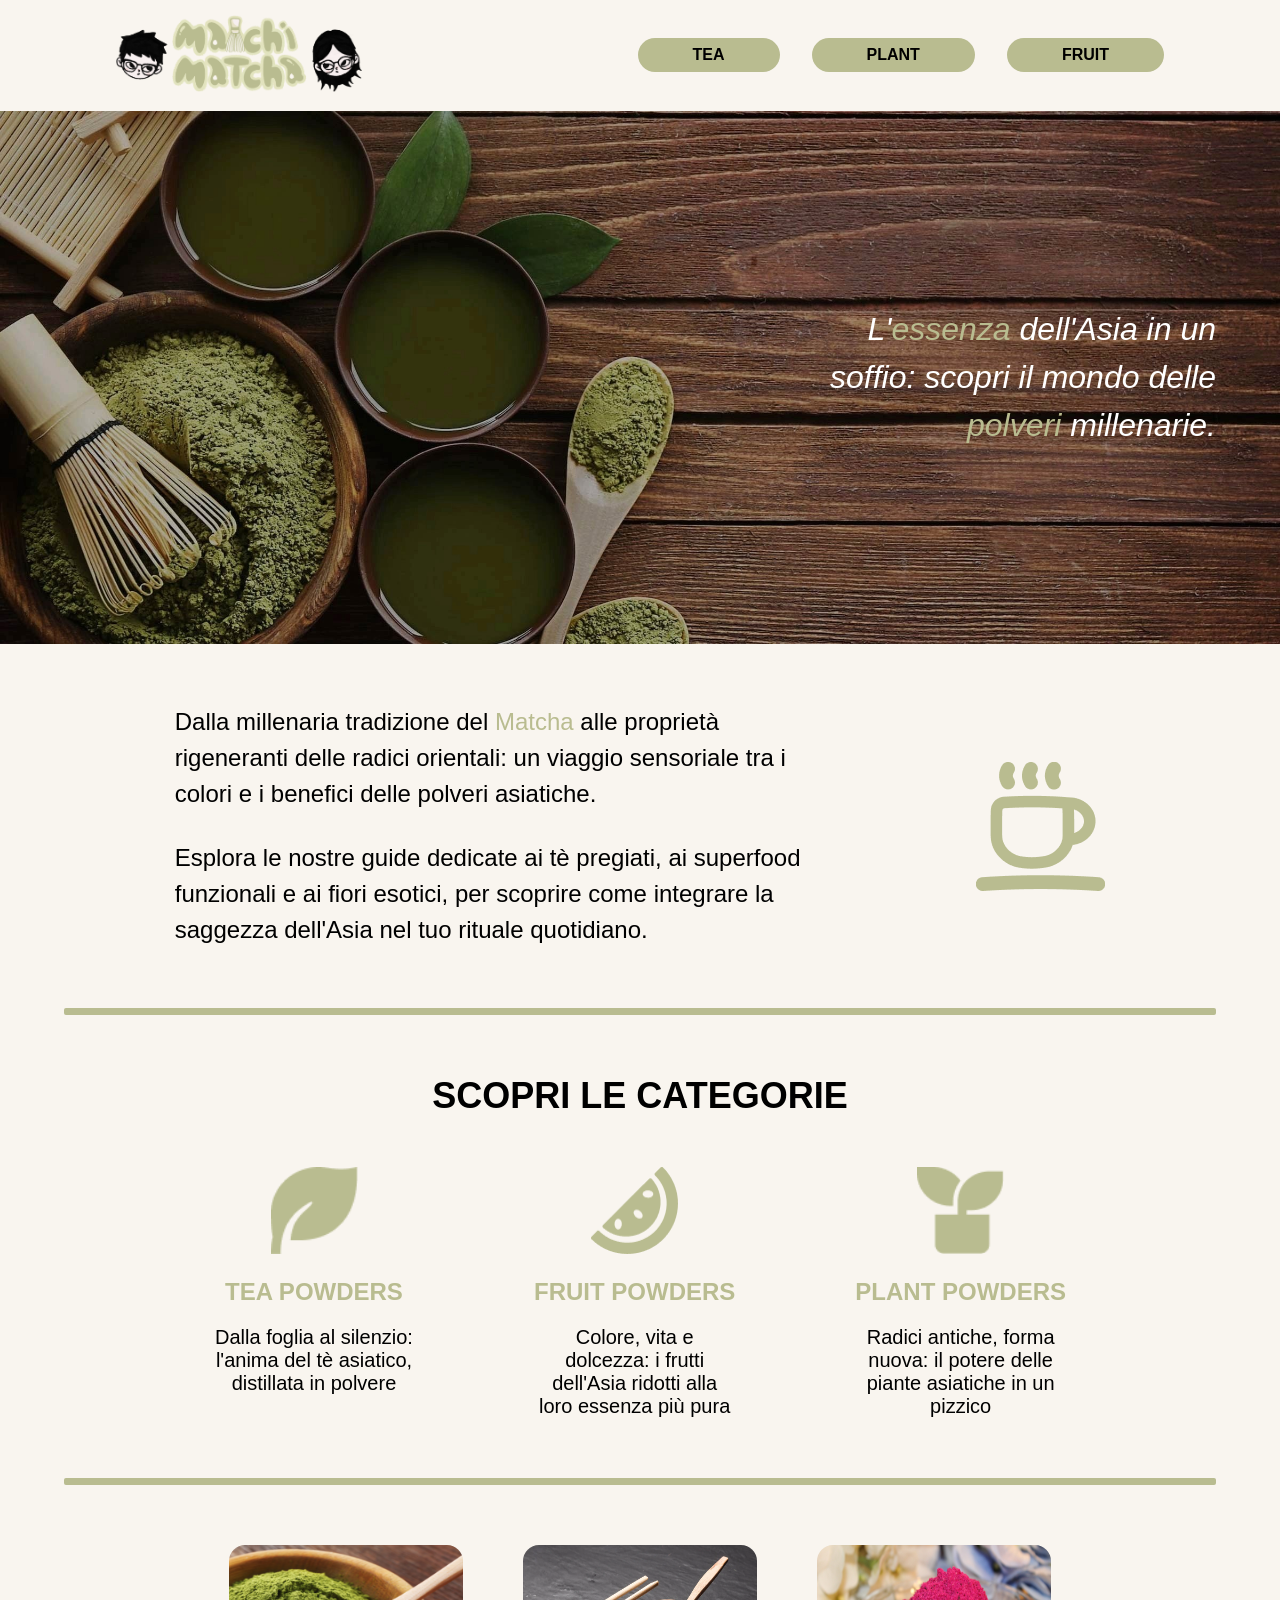
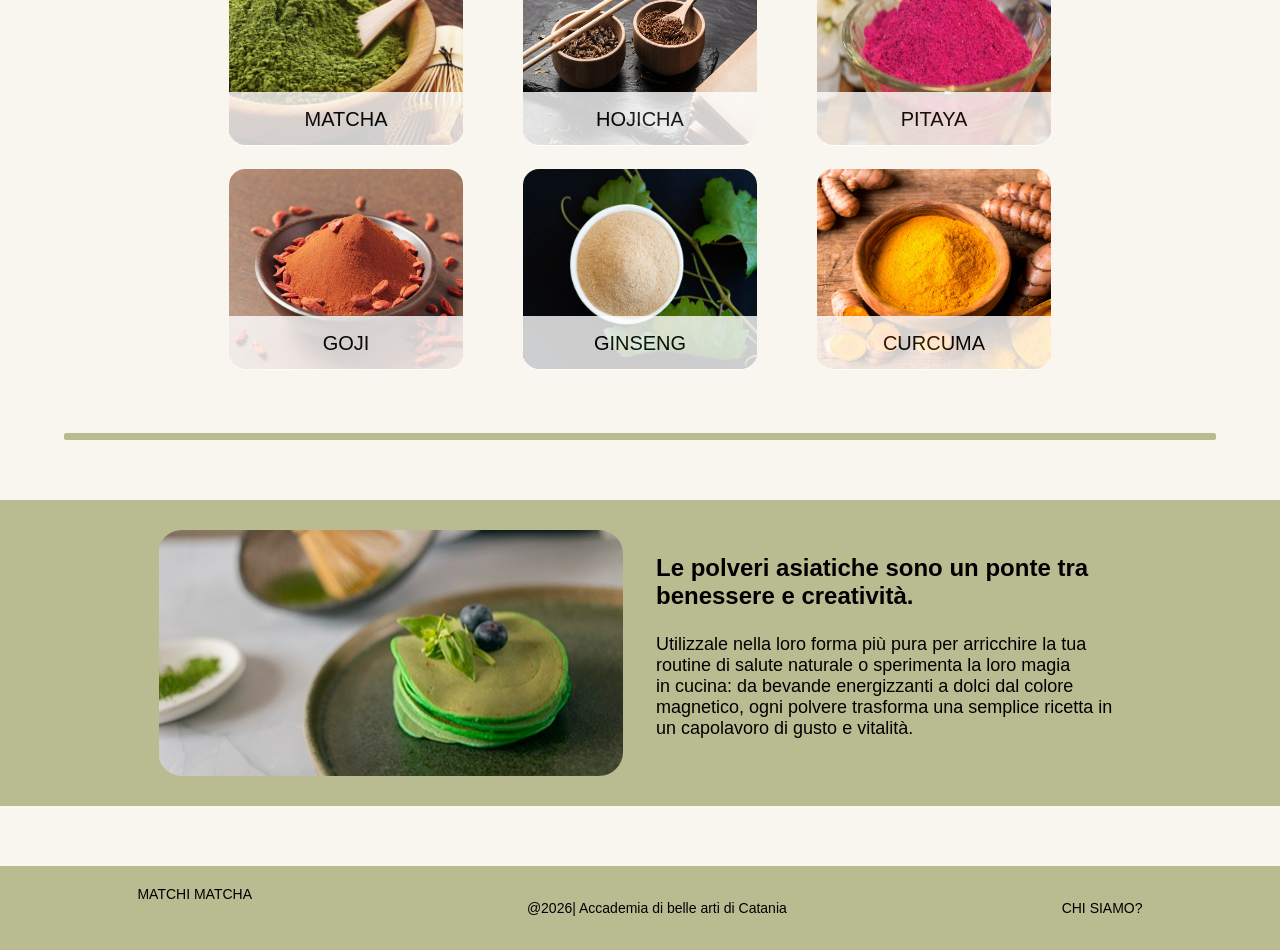
==== index.html @ 129ca9f0 "Add files via upload" ====
<!DOCTYPE html>
<html lang="it">
<head>
    <meta charset="UTF-8">
    <meta name="viewport" content="width=device-width, initial-scale=1.0">
    <title>Matchi Matcha</title>
    <link rel="stylesheet" href="css/style.css">
</head>
<body>
    <header>
    <a href="index.html"><img src="img/logo.PNG" alt=""></a>
    <div class="hamburger" onclick="this.classList.toggle('aperto'); document.getElementById('menu-mobile').classList.toggle('aperto')">
        <span></span>
        <span></span>
        <span></span>
    </div>
    <nav>
        <ul>
            <li><a href="tea.html">TEA</a></li>
            <li><a href="plant.html">PLANT</a></li>
            <li><a href="fruit.html">FRUIT</a></li>
        </ul>
    </nav>
    <nav id="menu-mobile">
        <ul>
            <li><a href="tea.html">TEA</a></li>
            <li><a href="plant.html">PLANT</a></li>
            <li><a href="fruit.html">FRUIT</a></li>
        </ul>
    </nav>
</header>
    
    <section class="hero">
        <img src="img/copertina.jpg" alt="">
        <div class="hero_text">
            <p>L'<span style="color: #b9bc90;">essenza</span> dell'Asia in un soffio: scopri il mondo delle <span style="color: #b9bc90;">polveri</span> millenarie.</p>
        </div>
    </section>

    <section class="descrizione">
        <div class="descrizione_gruppo">
            <div class="descrizione_testo">
                <p>Dalla millenaria tradizione del <span style="color: #b9bc90;">Matcha</span> alle proprietà rigeneranti delle radici orientali: un viaggio sensoriale tra i colori e i benefici delle polveri asiatiche.</p>
                <p>Esplora le nostre guide dedicate ai tè pregiati, ai superfood funzionali e ai fiori esotici, per scoprire come integrare la saggezza dell'Asia nel tuo rituale quotidiano.</p>
            </div>
            <img src="img/icona.png" alt="">
        </div>
    </section>
    
    <hr class="separatore_verde">

    <section class="categorie">
        <div class="categorie_gruppo">
            <h1>Scopri le categorie</h1>
            <div class="categorie_polveri">
                <div>
                    <a href="tea.html"><img src="img/foglia.png" alt=""></a>
                    <h2>TEA POWDERS</h2>
                    <p>Dalla foglia al silenzio: l'anima del tè asiatico, distillata in polvere</p>
                </div>
                 <div>
                    <a href="fruit.html"><img src="img/melone.png" alt=""></a>
                    <h2>FRUIT POWDERS</h2>
                    <p>Colore, vita e dolcezza: i frutti dell'Asia ridotti alla loro essenza più pura</p>
                </div>
                 <div>
                    <a href="plant.html"><img src="img/pianta.png" alt=""></a>
                    <h2>PLANT POWDERS</h2>
                    <p>Radici antiche, forma nuova: il potere delle piante asiatiche in un pizzico</p>
                </div>
            </div>
        </div>
    </section>

    <hr class="separatore_verde">

    <section class="polveri">
        <div class="polveri_griglia">
            <a href="matcha.html"><div>
                <img src="img/matcha_2.png" alt="">
                <p>MATCHA</p>
            </div></a>
            <a href="hojicha.html"><div>
                <img src="img/hojicha_2.png" alt="">
                <p>HOJICHA</p>
            </div></a>
            <a href="pitaya.html"><div>
                <img src="img/pitaya_2.png" alt="">
                <p>PITAYA</p>
            </div></a>
            <a href="goji.html"><div>
                <img src="img/goji_2.png" alt="">
                <p>GOJI</p>
            </div></a>
            <a href="ginseng.html"><div>
                <img src="img/ginseng_2.png" alt="">
                <p>GINSENG</p>
            </div></a>
            <a href="curcuma.html"><div>
                <img src="img/curcuma_2.png" alt="">
                <p>CURCUMA</p>
            </div></a>
        </div>
    </section>

    <hr class="separatore_verde">

    <section class="ricetta">
        <div class="ricetta_contenuto">
            <img src="img/ricetta.png" alt="">
            <div>
                <h3>Le polveri asiatiche sono un ponte tra benessere e creatività. </h3>
                <p>Utilizzale nella loro forma più pura per arricchire la tua routine di salute naturale o sperimenta la loro magia in cucina: da bevande energizzanti a dolci dal colore magnetico, ogni polvere trasforma una semplice ricetta in un capolavoro di gusto e vitalità.</p>
            </div>
        </div>
    </section>
    
    <footer>
        <a href="index.html">MATCHI MATCHA</a>
        <p>@2026| <a href="https://www.abacatania.it/">Accademia di belle arti di Catania</a></p>
        <p><a href="chi-siamo.html">CHI SIAMO?</a></p>
    </footer>
</body>
</html>
---- css/style.css ----
body{
    margin: 0px;
    background-color:#F9F5EF;
      font-family: 'Franklin Gothic Medium', 'Arial Narrow', Arial, sans-serif;
}

header{
    display: flex;
    align-items: center;
    justify-content: space-between;
    margin: 0px 116px;
    padding: 15px 0px;
    
}



header img {
    width: 245.88px;
    height: auto;
}

header nav ul {
    display: flex;
    list-style: none;
    gap: 32px;
    margin: 0;
    padding: 0;
    font-weight: bold;
}

header nav ul li a {
    background-color: #b9bc90;
    border-radius: 100px;
    position: relative;
    overflow: hidden;
    cursor: pointer;
    transition: background-color 0.4s ease, box-shadow 0.4s ease;
}

header nav ul li:hover a {
    background-color: #8B8E5F;
    box-shadow: 0 4.5px 4px rgba(131, 134, 81, 0.5);
    
}

header nav ul li a {
    position: relative;
    z-index: 1;
    text-decoration: none;
    color: black;
    display: block;
      padding: 8px 55px;
    transition: color 0.6s cubic-bezier(0.16, 1, 0.3, 1);
}

header nav ul li:hover a {
    color: white;
}

header nav ul li a {
    text-decoration: none;
    color: black;
}

.hero {
    position: relative;
    width: 100%;
}

.hero img {
    display: block;
    width: 100%;
}

.hero_text {
    position: absolute;
    top: 50%;
    right: 5%;
    transform: translateY(-50%);
    text-align: right;
    font-size: 32px;
    font-style: italic;
    line-height: 150%;
    color: white;
    width: 432px;
}

a {
    text-decoration: none;
    color: black;
}

.descrizione {
    margin: 60px 116px;
}

.descrizione_gruppo {
    display: flex;
    gap: 25px;
    align-items: center;
    justify-content: space-around; 
}

.descrizione_testo {
    display: flex;
    flex-direction: column;
    gap: 28px;
}

.descrizione_testo p {
    width: 659px;
    font-size: 24px;
    line-height: 150%;
    margin: 0px;
}

.descrizione_gruppo img {
    width: 129px;
    height: 129px;
}


.separatore_verde {
    border: none;
    border-top: 7px solid #B9BC90;
    margin: 20px auto;
    border-radius: 2px;
    width: 90%;
}


.categorie {
    margin: 60px 116px;
}

.categorie_gruppo {
    display: flex;
    flex-direction: column;
    align-items: center;
    gap: 50px;
}

.categorie_gruppo h1 {
text-transform: uppercase;
font-size: 36px;
margin: 0px;
}

.categorie_polveri {
    display: flex;
    align-items: flex-start;
    gap: 120px;
}

.categorie_polveri div {
    display: flex;
    flex-direction: column;
    align-items: center;
}

.categorie_polveri div img {
    width: 87px;
    height: 87px;
    transition: transform 0.4s cubic-bezier(0.16, 1, 0.3, 1);
}

.categorie_polveri div img:hover {
    transform: translateY(-6px);
}

.categorie_polveri div h2 {
    color: #B9BC90;
}

.categorie_polveri div p {
    font-size: 20px;
    width: 200px;
    text-align: center;
    margin: 0px;
}


.polveri {
    margin: 60px 116px;
}

.polveri_griglia {
    display: grid;
    grid-template-columns: repeat(3, 234px);
    column-gap: 60px;
    row-gap: 20px;
    justify-content: center
}

.polveri_griglia div {
    text-align: center;
    position: relative;
    transition: transform 0.4s cubic-bezier(0.16, 1, 0.3, 1);
}

.polveri_griglia div:hover {
    transform: translateY(-8px);
}

.polveri_griglia div img {
    width: 234px;
    height: 200px;
    border-radius: 16px;
}

.polveri_griglia div p {
   
    font-size: 20px;
    letter-spacing: -1.1%;
    line-height: 150%;
    background-color: white;
    opacity: 80%;
    width: 100%;
    padding: 12px 0px;
    border-radius: 0px 0px 16px 16px;
    position: absolute;
    bottom: 3.3px;
    left: 0px;
    margin: 0px;
    box-sizing: border-box;
}
.polveri_griglia div p:hover{
    color:#555731;
}

.polveri_griglia a {
    text-decoration: none;
    color: black;
}


.ricetta {
    margin: 60px 0px;
}

.ricetta_contenuto {
    display: flex;
    background-color: #B9BC90;
    padding: 30px 116px;
    gap: 33px;
    justify-content: center;
}

.ricetta_contenuto img {
    width: 465px;
    min-width: 465px;
    height: 246.400px;
    border-radius: 24px;
}

.ricetta_contenuto div {
    width: 466px;
}

.ricetta_contenuto div h3 {
font-size: 24px;
}

.ricetta_contenuto div p {
    font-size: 18px;
}


footer {
    display: flex;
    background-color: #B9BC90;
    justify-content: space-around;
    padding: 20px 0px;
    font-size: 14px;
}

footer a {
    text-decoration: none;
    color: black;
}


.hamburger {
    display: none;
}

#menu-mobile {
    display: none;
}


@media (max-width: 1024px) {
    header {
        margin: 0px 40px;
    }

    header img {
        width: 150px;
    }

    .descrizione {
        margin: 40px 40px;
    }

    .descrizione_testo p {
        width: 100%;
    }

    .categorie {
        margin: 40px 40px;
    }

    .categorie_polveri {
        gap: 60px;
    }

    .polveri {
        margin: 40px 40px;
    }

    .polveri_griglia {
        grid-template-columns: repeat(3, 1fr);
        column-gap: 30px;
    }

    .polveri_griglia div img {
        width: 100%;
        height: auto;
    }

    .ricetta_contenuto {
        padding: 30px 40px;
        align-items: center;
        flex-direction: column;
    }

    .ricetta_contenuto img {
        width: 45%;
    }

    .ricetta_contenuto div {
        width: 100%;
        text-align: center;
    }

    .separatore_verde {
        margin: 20px 40px;
    }
}

@media (max-width: 768px) {
    header {
    flex-direction: row;
    justify-content: space-between;
    align-items: center;
    margin: 0px 20px;
    padding: 16px 0px;
    position: relative;
}

header > nav {
    display: none;
}

.hamburger {
    display: flex;
    flex-direction: column;
    gap: 5px;
    cursor: pointer;
    z-index: 100;
}

.hamburger span {
    display: block;
    width: 26px;
    height: 3px;
    background-color: black;
    border-radius: 2px;
    transition: all 0.3s ease;
}

.hamburger.aperto span:nth-child(1) {
    transform: translateY(8px) rotate(45deg);
}

.hamburger.aperto span:nth-child(2) {
    opacity: 0;
}

.hamburger.aperto span:nth-child(3) {
    transform: translateY(-8px) rotate(-45deg);
}

#menu-mobile {
    display: none;
    position: absolute;
    top: 100%;
    right: 0;
    background-color: #F9F5EF;
    border-radius: 16px;
    padding: 12px 8px;
    box-shadow: 0 8px 32px rgba(0,0,0,0.08);
    z-index: 99;
    min-width: 140px;
}

#menu-mobile.aperto {
    display: block;
}

#menu-mobile ul {
    flex-direction: column;
    gap: 4px;
    padding: 0;
    margin: 0;
    list-style: none;
    display: flex;
}

#menu-mobile ul li {
    padding: 10px 24px;
    font-size: 14px;
    background-color: transparent;
    border-radius: 10px;
    text-align: center;
    letter-spacing: 1px;
    transition: background-color 0.2s ease;
}

#menu-mobile ul li:hover {
    background-color: #b9bc9020;
}

    header img {
        width: 180px;
    }

    .hero-text {
        font-size: 16px;
        width: 200px;
        line-height: 135%;
    }

    .descrizione {
        margin: 30px 20px;
    }

    .descrizione_gruppo {
        flex-direction: column;
        text-align: center;
    }

    .descrizione_testo p {
        width: 100%;
        font-size: 16px;
    }

    .descrizione_gruppo img {
        width: 90px;
        height: 90px;
    }

    .descrizione_testo {
    display: contents;
}

.descrizione_testo p:first-child {
    order: 1;
}

.descrizione_gruppo img {
    order: 2;
}

.descrizione_testo p:last-child {
    order: 3;
}

.descrizione_gruppo {
    display: flex;
    flex-direction: column;
    align-items: center;
    text-align: center;
}

    .separatore {
        margin: 20px 20px;
    }

    .categorie {
        margin: 30px 20px;
    }

    .categorie_gruppo h1 {
        font-size: 24px;
        text-align: center;
    }

    .categorie_polveri {
        flex-direction: column;
        align-items: center;
        gap: 30px;
    }

    .categorie_polveri div img {
        width: 65px;
        height: 65px;
    }

    .categorie_polveri div h2 {
        font-size: 14px;
    }

    .categorie_polveri div p {
        font-size: 13px;
    }

    .polveri {
        margin: 30px 20px;
    }

    .polveri_griglia {
        grid-template-columns: repeat(2, 1fr);
        column-gap: 16px;
        row-gap: 16px;
    }

    .polveri_griglia div img {
        width: 100%;
        height: auto;
        aspect-ratio: 234 / 200;
        object-fit: cover;
        border-radius: 16px;
    }

    .polveri_griglia div p {
        font-size: 13px;
    }

    .ricetta_contenuto {
        flex-direction: column;
        align-items: center;
        padding: 24px 20px;
        gap: 20px;
    }

    .ricetta_contenuto img {
        width: 100%;
        height: auto;
        max-width: 460px;
        min-width: unset;
    }

    .ricetta_contenuto div {
        width: 100%;
        text-align: center;
    }

    .ricetta_contenuto div h3 {
        font-size: 18px;
    }

    .ricetta_contenuto div p {
        font-size: 14px;
    }

    footer {
        flex-direction: column;
        align-items: center;
        gap: 6px;
        font-size: 12px;
        padding: 16px 0px;
    }
}

@media (max-width: 480px) {

    .hero_text {
        font-size: 13px;
        width: 160px;
    }

    .polveri_griglia {
        grid-template-columns: repeat(1, 1fr);
    }

    .polveri_griglia div img {
        width: 100%;
        height: auto;
        aspect-ratio: 234 / 200;
        object-fit: cover;
    }
}

/* chi siamo*/ 
.testo_introduttivo {
    margin: 60px 116px;
    display: flex;
    justify-content: center;
}

.testo_introduttivo div {
    text-align: left;
    width: 45%;
}

.testo_introduttivo div p {
    font-size: 17px;
    color: #B9BC90;
}

.schede_contatti {
    margin: 60px 116px;
    display: flex;
    flex-direction: column;
    gap: 50px;
}

.luca, .francesca {
    display: flex;
    flex-direction: row;
    justify-content: space-around;
    border-radius: 24px;
    padding: 94px;
    color: white;
    align-items: center;
}

.luca {
    background-color: #555731;
}

.francesca {
    background-color: #BABC90;
}

.luca h2, .francesca h2 {
    font-size: 35px;
    width: 174px;
}

.luca p, .francesca p {
    width: 437px;
    font-size: 18px;
}

.luca h2 {
    text-align: right;
}

.francesca p {
    text-align: right;
}

.social {
    margin: 60px 116px;
}

.social h3 {
    text-align: center;
    font-size: 36px;
    color: #b9bc90;
}

.social_griglia {
    display: flex;
    align-items: center;
    justify-content: center;
    gap: 100px;
    text-align: center;
}


.social_griglia a {
    text-decoration: none;
}

.social_griglia div:hover img,
.social_griglia div:hover .testo,
.facebook:hover img,
.facebook:hover .testo {
    background-color: #b9bc9060;
}

.instagram, .facebook {
    display: flex;
    flex-direction: column;
    align-items: center;
    gap: 16px;
}

.instagram img, .facebook img {
    background-color: #b9bc9032;
    border-radius: 12px;
    padding: 52px;
}

.facebook img {
    padding: 52px 69px;
}

.instagram .testo, .facebook .testo {
    background-color: #b9bc9032;
    border-radius: 16px;
    padding: 12px 0px;
    width: 100%;
}

.instagram .testo p, .facebook .testo p {
    font-size: 18px;
    color: #555731;
    margin: 0;
    font-weight: bold;
}


@media (min-width: 769px) and (max-width: 1200px) {

    .testo_introduttivo {
        margin: 40px 40px;
    }

    .testo_introduttivo div {
        width: 70%;
    }

    .schede_contatti {
        margin: 40px 40px;
    }

    .luca, .francesca {
        padding: 50px;
    }

    .luca p, .francesca p {
        width: 55%;
    }

    .luca h2, .francesca h2 {
        width: auto;
    }

    .social {
        margin: 40px 40px;
    }

    .social_griglia {
        gap: 50px;
    }
}

@media (max-width: 768px) {

    .testo_introduttivo {
        margin: 40px 16px;
    }

    .testo_introduttivo div {
        width: 100%;
    }

    .schede_contatti {
        margin: 40px 16px;
        gap: 24px;
    }

    .luca, .francesca {
        flex-direction: column;
        padding: 32px 24px;
        gap: 16px;
        text-align: center;
    }

    .luca h2, .francesca h2 {
        width: 100%;
        text-align: center;
    }

    .luca p, .francesca p {
        width: 100%;
        text-align: center;
    }

    .social {
        margin: 40px 16px;
    }

    .social_griglia {
    gap: 24px;
    transform: scale(0.9);
    transform-origin: center;
    }

    .instagram img, .facebook img {
    padding: 24px;
    }

    .facebook img {
    padding: 24px 38px;
    }
}
 /*tea*/
.titolo_pagina_tea div {
    background-color: #b9ae90;
    margin: 0px 116px;
    padding: 30px 0px;
    text-align: center;
    border-radius: 16px;
}

.titolo_pagina_tea div h2 {
    font-size: 30px;
    margin: 0px;
    display: flex;
    justify-content: center;
    height: 57px;
    align-items: center;
}

.sottotitolo {
    margin: 60px 116px;
    text-align: center;
}

.sottotitolo p {
    font-size: 18px;
}

.immagine {
    margin: 60px 116px;
}

.immagine img {
    width: 100%;
    border-radius: 24px;
}

.carosello {
    position: relative;
    overflow: hidden;
    border-radius: 24px;
}

.carosello input[type="radio"] {
    display: none;
}

.slide img {
    width: 100%;
    height: 500px;
    object-fit: cover;
    display: block;
}

.slides {
    display: flex;
    transition: transform 0.5s ease;
    width: 300%;
}

.slide {
    width: 33.333%;
    flex-shrink: 0;
}

#s1:checked ~ .slides { transform: translateX(0%); }
#s2:checked ~ .slides { transform: translateX(-33.333%); }
#s3:checked ~ .slides { transform: translateX(-66.666%); }

.freccia {
    position: absolute;
    top: 50%;
    transform: translateY(-50%);
    background: rgba(0,0,0,0.35);
    color: white;
    padding: 10px 16px;
    border-radius: 50%;
    cursor: pointer;
    font-size: 18px;
    display: none;
    user-select: none;
    z-index: 10;
}

.freccia.prev { left: 12px; }
.freccia.next { right: 12px; }

#s1:checked ~ .freccia.prev:nth-of-type(1),
#s2:checked ~ .freccia.prev:nth-of-type(2),
#s3:checked ~ .freccia.prev:nth-of-type(3) { display: block; }

#s1:checked ~ .freccia.next:nth-of-type(4),
#s2:checked ~ .freccia.next:nth-of-type(5),
#s3:checked ~ .freccia.next:nth-of-type(6) { display: block; }

.dots {
    position: absolute;
    bottom: 14px;
    width: 100%;
    display: flex;
    justify-content: center;
    gap: 10px;
}

.dots label {
    width: 12px;
    height: 12px;
    border-radius: 50%;
    background: rgba(255,255,255,0.5);
    cursor: pointer;
    display: block;
}

#s1:checked ~ .dots label:nth-child(1),
#s2:checked ~ .dots label:nth-child(2),
#s3:checked ~ .dots label:nth-child(3) { background: white; }

.bottoni_tea {
    margin: 60px 116px;
    display: flex;
    flex-direction: column;
    align-items: center;
    gap: 25px;
}

.bottoni_tea div {
    background-color: #b9ae90;
    border-radius: 16px;
    text-align: center;
    width: 300px;
}

.bottoni_tea div a {
    display: block;        
     padding: 20px 0px;   
    text-decoration: none;
    color: black;        
    font-weight: bold;
    transition: color 0.4s ease;
}

.bottoni_tea div:hover  {
   transition: 0.4s ease, box-shadow 0.4s ease;
   background-color: #555731;

}

.bottoni_tea div:hover a{
     color: #F9F5EF;
}

.bottoni_tea div p {
    font-size: 20px;
    margin: 0px;
}


.separatore_tea {
    border-top: 7px solid #b9ae90 !important;
    width: 90%;
} 

.descrizione_categoria_tea {
    margin: 60px 116px;
      align-items: center;
    text-align: left;
    display: flex;
    flex-direction: column;
}

.descrizione_normale_tea, .descrizione_grassetto_tea {
    font-size: 17px;
    line-height: 50%;
}

.descrizione_grassetto_tea {
    font-weight: bold;
    align-items: center;
    text-align: left;
}


@media (min-width: 769px) and (max-width: 1200px) {

    .titolo_pagina_tea div {
        margin: 0px 40px;
    }

    .sottotitolo {
        margin: 40px 40px;
    }

    .immagine {
        margin: 40px 40px;
    }

    .bottoni_tea {
        margin: 40px 40px;
    }

    .descrizione_categoria_tea {
        margin: 40px 40px;
    }
}

@media (max-width: 768px) {

    .titolo_pagina_tea div {
        margin: 0px 16px;
    }

    .sottotitolo {
        margin: 40px 16px;
    }

    .immagine {
        margin: 40px 16px;
    }

    .bottoni_tea {
        margin: 40px 16px;
    }

    .bottoni_tea div {
    padding: 10px 0px;
    width: 160px;
    max-width: 160px;
}

    .descrizione_categoria_tea {
        margin: 40px 16px;
    }

    .descrizione_normale_tea, .descrizione_grassetto_tea {
        line-height: 100%;
    }

    .slide img {
    height: 200px;
}
}

/*fruit*/
.titolo_pagina_fruit div {
    background-color: #EEA0A7;
    margin: 0px 116px;
    padding: 30px 0px;
    text-align: center;
    border-radius: 16px;
}

.titolo_pagina_fruit div h2 {
    font-size: 30px;
    margin: 0px;
    display: flex;
    justify-content: center;
    height: 57px;
    align-items: center;
}

.sottotitolo {
    margin: 60px 116px;
    text-align: center;
}

.sottotitolo p {
    font-size: 18px;
}

.immagine {
    margin: 60px 116px;
}

.immagine img {
    width: 100%;
    border-radius: 24px;
}

.carosello {
    position: relative;
    overflow: hidden;
    border-radius: 24px;
}

.carosello input[type="radio"] {
    display: none;
}

.slide img {
    width: 100%;
    height: 500px;
    object-fit: cover;
    display: block;
}

.slides {
    display: flex;
    transition: transform 0.5s ease;
    width: 300%;
}

.slide {
    width: 33.333%;
    flex-shrink: 0;
}

#s1:checked ~ .slides { transform: translateX(0%); }
#s2:checked ~ .slides { transform: translateX(-33.333%); }
#s3:checked ~ .slides { transform: translateX(-66.666%); }

.freccia {
    position: absolute;
    top: 50%;
    transform: translateY(-50%);
    background: rgba(0,0,0,0.35);
    color: white;
    padding: 10px 16px;
    border-radius: 50%;
    cursor: pointer;
    font-size: 18px;
    display: none;
    user-select: none;
    z-index: 10;
}

.freccia.prev { left: 12px; }
.freccia.next { right: 12px; }

#s1:checked ~ .freccia.prev:nth-of-type(1),
#s2:checked ~ .freccia.prev:nth-of-type(2),
#s3:checked ~ .freccia.prev:nth-of-type(3) { display: block; }

#s1:checked ~ .freccia.next:nth-of-type(4),
#s2:checked ~ .freccia.next:nth-of-type(5),
#s3:checked ~ .freccia.next:nth-of-type(6) { display: block; }

.dots {
    position: absolute;
    bottom: 14px;
    width: 100%;
    display: flex;
    justify-content: center;
    gap: 10px;
}

.dots label {
    width: 12px;
    height: 12px;
    border-radius: 50%;
    background: rgba(255,255,255,0.5);
    cursor: pointer;
    display: block;
}

#s1:checked ~ .dots label:nth-child(1),
#s2:checked ~ .dots label:nth-child(2),
#s3:checked ~ .dots label:nth-child(3) { background: white; }

.bottoni_fruit {
    margin: 60px 116px;
    display: flex;
    flex-direction: column;
    align-items: center;
    gap: 25px;
}

.bottoni_fruit div {
    background-color: #EEA0A7;
    border-radius: 16px;
    text-align: center;
    width: 300px;
}

.bottoni_fruit div a {
    display: block;        
     padding: 20px 0px;   
    text-decoration: none;
    color: black;        
    font-weight: bold;
    transition: color 0.4s ease;
}

.bottoni_fruit div:hover  {
   transition: 0.4s ease, box-shadow 0.4s ease;
   background-color: #5f3134;

}

.bottoni_fruit div:hover a{
     color: #F9F5EF;
}

.bottoni_fruit div p {
    font-size: 20px;
    margin: 0px;
}

.separatore_fruit {
    border-top: 7px solid #EEA0A7 !important;
    width: 90%;
} 

.descrizione_categoria_fruit {
   margin: 60px 116px;
      align-items: center;
    text-align: left;
    display: flex;
    flex-direction: column;
}

.descrizione_normale_fruit, .descrizione_grassetto_fruit {
    font-size: 17px;
    line-height: 50%;
}

.descrizione_grassetto_fruit {
    font-weight: bold;
}


@media (min-width: 769px) and (max-width: 1200px) {

    .titolo_pagina_fruit div {
        margin: 0px 40px;
    }

    .sottotitolo {
        margin: 40px 40px;
    }

    .immagine {
        margin: 40px 40px;
    }

    .bottoni_fruit {
        margin: 40px 40px;
    }

    .descrizione_categoria_fruit {
        margin: 40px 40px;
    }
}

@media (max-width: 768px) {

    .titolo_pagina_fruit div {
        margin: 0px 16px;
    }

    .sottotitolo {
        margin: 40px 16px;
    }

    .immagine {
        margin: 40px 16px;
    }

    .bottoni_fruit {
        margin: 40px 16px;
    }

    .bottoni_fruit div {
    padding: 10px 0px;
    width: 160px;
    max-width: 160px;
}

    .descrizione_categoria_fruit {
        margin: 40px 16px;
    }

    .descrizione_normale_fruit, .descrizione_grassetto_fruit {
        line-height: 100%;
    }

    .slide img {
    height: 200px;
}
}

/*plant*/
.titolo_pagina_plant div {
    background-color: #F0DDA0;
    margin: 0px 116px;
    padding: 30px 0px;
    text-align: center;
    border-radius: 16px;
}

.titolo_pagina_plant div h2 {
  
    font-size: 30px;
    margin: 0px;
    display: flex;
    justify-content: center;
    height: 57px;
    align-items: center;
}

.sottotitolo {
    margin: 60px 116px;
    text-align: center;
}

.sottotitolo p {
    font-size: 18px;
}

.immagine {
    margin: 60px 116px;
}

.immagine img {
    width: 100%;
    border-radius: 24px;
}

.carosello {
    position: relative;
    overflow: hidden;
    border-radius: 24px;
}

.carosello input[type="radio"] {
    display: none;
}

.slide img {
    width: 100%;
    height: 500px;
    object-fit: cover;
    display: block;
}

.slides {
    display: flex;
    transition: transform 0.5s ease;
    width: 300%;
}

.slide {
    width: 33.333%;
    flex-shrink: 0;
}

#s1:checked ~ .slides { transform: translateX(0%); }
#s2:checked ~ .slides { transform: translateX(-33.333%); }
#s3:checked ~ .slides { transform: translateX(-66.666%); }

.freccia {
    position: absolute;
    top: 50%;
    transform: translateY(-50%);
    background: rgba(0,0,0,0.35);
    color: white;
    padding: 10px 16px;
    border-radius: 50%;
    cursor: pointer;
    font-size: 18px;
    display: none;
    user-select: none;
    z-index: 10;
}

.freccia.prev { left: 12px; }
.freccia.next { right: 12px; }

#s1:checked ~ .freccia.prev:nth-of-type(1),
#s2:checked ~ .freccia.prev:nth-of-type(2),
#s3:checked ~ .freccia.prev:nth-of-type(3) { display: block; }

#s1:checked ~ .freccia.next:nth-of-type(4),
#s2:checked ~ .freccia.next:nth-of-type(5),
#s3:checked ~ .freccia.next:nth-of-type(6) { display: block; }

.dots {
    position: absolute;
    bottom: 14px;
    width: 100%;
    display: flex;
    justify-content: center;
    gap: 10px;
}

.dots label {
    width: 12px;
    height: 12px;
    border-radius: 50%;
    background: rgba(255,255,255,0.5);
    cursor: pointer;
    display: block;
}

#s1:checked ~ .dots label:nth-child(1),
#s2:checked ~ .dots label:nth-child(2),
#s3:checked ~ .dots label:nth-child(3) { background: white; }

.bottoni_plant {
    margin: 60px 116px;
    display: flex;
    flex-direction: column;
    align-items: center;
    gap: 25px;
}

.bottoni_plant div {
    background-color: #F0DDA0;
    border-radius: 16px;
    text-align: center;
    width: 300px;
}

.bottoni_plant div a {
    display: block;        
     padding: 20px 0px;   
    text-decoration: none;
    color: black;        
    font-weight: bold;
    transition: color 0.4s ease;
}

.bottoni_plant div:hover  {
   transition: 0.4s ease, box-shadow 0.4s ease;
   background-color: #a89a69;

}

.bottoni_plant div:hover a{
     color: #F9F5EF;
}

.bottoni_plant div p {
    font-size: 20px;
    margin: 0px;
}

.separatore_plant {
    border-top: 7px solid #F0DDA0 !important;
    width: 90%;
} 

.descrizione_categoria_plant {
    margin: 60px 116px;
    text-align: left;
    align-items: center;
    display: flex;
    flex-direction: column;
}

.descrizione_normale_plant, .descrizione_grassetto_plant {
    font-size: 17px;
    line-height: 50%;
}

.descrizione_grassetto_plant {
    font-weight: bold;
    text-align: left;
}

/*responsive*/ 
@media (min-width: 769px) and (max-width: 1200px) {

    .titolo_pagina_plant div {
        margin: 0px 40px;
    }

    .sottotitolo {
        margin: 40px 40px;
    }

    .immagine {
        margin: 40px 40px;
    }

    .bottoni_plant {
        margin: 40px 40px;
    }

    .descrizione_categoria_plant {
        margin: 40px 40px;
    }
}

@media (max-width: 768px) {

    .titolo_pagina_plant div {
        margin: 0px 16px;
    }

    .sottotitolo {
        margin: 40px 16px;
    }

    .immagine {
        margin: 40px 16px;
    }

    .bottoni_plant {
        margin: 40px 16px;
    }

    .bottoni_plant div {
    padding: 10px 0px;
    width: 160px;
    max-width: 160px;
}

    .descrizione_categoria_plant {
        margin: 40px 16px;
    }

    .descrizione_normale_plant, .descrizione_grassetto_plant {
        line-height: 100%;
    }

    .slide img {
    height: 200px;
}
}



/*matcha e hojicha*/
.titolo_pagina_tea div {
    background-color: #b9ae90;
    margin: 0px 116px;
    padding: 30px 0px;
    text-align: center;
    border-radius: 16px;
}

.titolo_pagina_tea div h2 {
    font-size: 30px;
    margin: 0px;
}

.titolo_pagina_tea div p {
    font-size: 17px;
    color: #761414;
    margin: 0px;
}

.sottotitolo {
    margin: 60px 116px;
    text-align: center;
}

.sottotitolo p {
    font-size: 18px;
}

.immagine_dettaglio {
    margin: 60px 116px;
}

.immagine_dettaglio img {
    width: 100%;
    height: 400px;
    object-fit: cover;
    border-radius: 24px;
}

.descrizione_polvere {
    margin: 60px 216px !important;
}

.descrizione_polvere p {
    font-size: 18px;
}

.descrizione_centrale_tea {
    margin: 60px 0px;
    display: flex;
    flex-direction: row;
    justify-content: space-between;
    align-items: center;
}

.descrizione_centrale_tea h3 {
    font-size: 28px;
    color: #B9AE90;
    margin: 0px;
    width: 20%;
}

.descrizione_centrale_tea p {
    font-size: 18px;
    margin: 0px;
    width: 50%;
}

.descrizione_centrale_tea img {
    width: 45%;
    max-width: 670px;
    height: 300px;
    object-fit: cover;
    border-radius: 24px;
}

.immagini_polveri {
    margin: 60px 216px;
    display: flex;
    flex-direction: row;
    justify-content: space-between;
    
}

.immagini_polveri img {
    border-radius: 24px;
    width: 30%;
    height: 280px;
    object-fit: cover;
}


.separatore_tea {
    border-top: 7px solid #B9AE90 !important;
}

.storia_tea {
    margin: 60px 116px;
    display: flex;
    flex-direction: row;
    justify-content: space-around;
    background-color: #B9AE90;
    border-radius: 24px;
    padding: 68px;
    align-items: center;
}

.storia_tea img {
    width: 465px;
    height: auto;
    border-radius: 16px;
}

.storia_testo {
    width: 480px;
    height: fit-content;
}

.storia_testo h3 {
    font-size: 30px;
    margin: 0px;
    color: white;
}

.storia_testo p {
    font-size: 18px;
    color: white;
    margin: 0px;
}

.benefici_tea {
    display: flex;
    flex-direction: column;
    gap: 15px;
    text-align: left;
    margin: 60px 216px !important;
    width: 69%;
}  
    
    
    

.benefici_tea h3, .benefici_tea p {
    margin: 0px;
      text-align: left;
}

.benefici_tea h3 {
    font-size: 30px;
    color: #B9AE90;
      text-align: left;
}

.benefici_tea p {
    font-size: 18px;
      text-align: left;
}

.benefici_tea ul {
    font-size: 18px;
    text-align: left;
    padding: 0;
    margin: 16px auto 0px;
    width: fit-content;
}

.benefici_tea ul li {
    margin-bottom: 8px;
}

@media (max-width: 768px) {

    .titolo_pagina_tea div {
        margin: 0px 16px;
    }

    .sottotitolo {
        margin: 40px 16px;
    }

    .immagine_dettaglio {
        margin: 40px 16px;
    }

    .descrizione_polvere {
        margin: 40px 16px !important;
    }

    .descrizione_centrale_tea {
        flex-direction: column;
        gap: 24px;
        align-items: flex-start;
    }

    .descrizione_centrale_tea h3 {
        width: 100%;
    }

    .descrizione_centrale_tea p {
        width: 100%;
    }

    .descrizione_centrale_tea img {
        width: 100%;
        max-width: 100%;
        height: 200px;
        object-fit: cover;
    }

    .immagine_dettaglio img {
        height: 200px;
    }

    .immagini_polveri {
        flex-wrap: wrap;
        margin: 40px 16px;
        gap: 12px;
        justify-content: center;
    }

    .immagini_polveri img {
        width: 45%;
        max-width: 45%;
    }

    .immagini_polveri img {
        width: 45%;
        max-width: 45%;
        height: 150px;
        object-fit: cover;
}

    .storia_tea {
        flex-direction: column;
        margin: 40px 16px;
        padding: 24px 16px;
        gap: 24px;
    }

    .storia_tea img {
        width: 100%;
        max-width: 100%;
    }

    .storia_testo {
        width: 100%;
    }

    .benefici_tea {
    margin: 60px 26px !important;
    width: 90%;
    }

    .benefici_tea ul {
        text-align: left;
        list-style-position: outside;
        padding-left: 20px;
    }
}

@media (min-width: 769px) and (max-width: 1400px) {

    .titolo_pagina_tea div {
        margin: 0px 40px;
    }

    .sottotitolo {
        margin: 40px 40px;
    }

    .immagine_dettaglio {
        margin: 40px 40px;
    }

    .descrizione_polvere {
        margin: 40px 60px;
    }

    .descrizione_centrale_tea img {
        width: 50%;
        max-width: 50%;
    }

    .descrizione_centrale_tea h3 {
        width: 180px;
    }

    .descrizione_centrale_tea p {
        width: 250px;
    }

    .immagini_polveri {
        margin: 40px 40px;
        gap: 12px;
    }

    .immagini_polveri img {
        width: 30%;
        max-width: 30%;
    }

    .storia_tea {
        margin: 40px 40px;
        padding: 40px 32px;
        gap: 24px;
    }

    .storia_tea img {
        width: 45%;
        max-width: 45%;
    }

    .storia_testo {
        width: 45%;
    }

    .benefici_tea {
        margin: 40px 40px;
    }
}


/* ginseng e curcuma*/
.titolo_pagina div {
    background-color: #F0DDA0;
    margin: 0px 116px;
    padding: 30px 0px;
    text-align: center;
    border-radius: 16px;
}

.titolo_pagina div h2 {
    font-size: 30px;
    margin: 0px;
}

.titolo_pagina div p {
    font-size: 17px;
    color: #761414;
    margin: 0px;
}



.sottotitolo {
    margin: 60px 116px;
    text-align: center;
}

.sottotitolo p {

    font-size: 18px;
}

.immagine_dettaglio {
    margin: 60px 116px;
}

.immagine_dettaglio img {
    width: 100%;
    height: 400px;
    object-fit: cover;
    border-radius: 24px;
}

.descrizione_polvere {
    margin: 60px 216px;
}

.descrizione_polvere p {
    font-size: 18px;
}

.descrizione_centrale {
    margin: 60px 0px;
    display: flex;
    flex-direction: row;
    justify-content: space-between;
    align-items: center;
}

.descrizione_centrale h3 {

    font-size: 28px;
    color: #F0DDA0;
    margin: 0px;
    width: 20%;
}

.descrizione_centrale p {
    font-size: 18px;
    margin: 0px;
    width: 50%;
}

.descrizione_centrale img {
    width: 45%;
    max-width: 670px;
    height: 300px;
    object-fit: cover;
    border-radius: 24px;
}

.immagini_polveri {
    margin: 60px 216px;
    display: flex;
    flex-direction: row;
    justify-content: space-between;
}

.immagini_polveri img {
    border-radius: 24px;
    width: 30%;
    height: 280px;
    object-fit: cover;
}


.separatore {
    border-top: 7px solid #F0DDA0 !important;
}

.storia {
    margin: 60px 116px;
    display: flex;
    flex-direction: row;
    justify-content: space-around;
    background-color: #F0DDA0;
    border-radius: 24px;
    padding: 68px;
    align-items: center;
}

.storia img {
    width: 465px;
    height: auto;
    border-radius: 16px;
}

.storia_testo {
    width: 480px;
    height: fit-content;
}

.storia_testo h3 {
    font-size: 30px;
    margin: 0px;
    color: white;
}

.storia_testo p {
    font-size: 18px;
    color: white;
    margin: 0px;
}

.benefici {
    margin: 60px 116px;
    text-align: left;
    display: flex;
    flex-direction: column;
    gap: 15px;
      margin: 60px 216px !important;
    width: 69%;
}

.benefici h3, .benefici p {
    margin: 0px;
    text-align: left !important;
}

.benefici h3 {
    font-size: 30px;
    color: #F0DDA0;
       text-align: left;
}

.benefici p {
    font-size: 18px;
       text-align: left !important;
}

.benefici ul {
    font-size: 18px;
    text-align: left;
    padding: 0;
    margin: 16px auto 0px;
    width: fit-content;
}

.benefici ul li {
    margin-bottom: 8px;
}

.benefici p{
text-align: left !important;
}

@media (max-width: 768px) {

    .titolo_pagina div {
        margin: 0px 16px;
    }

    .sottotitolo {
        margin: 40px 16px;
    }

    .immagine_dettaglio {
        margin: 40px 16px;
    }

    .descrizione_polvere {
        margin: 40px 16px;
    }

    .descrizione_centrale {
        flex-direction: column;
        gap: 24px;
        align-items: flex-start;
    }

    .descrizione_centrale h3 {
        width: 100%;
    }

    .descrizione_centrale p {
        width: 100%;
    }

    .descrizione_centrale img {
        width: 100%;
        max-width: 100%;
        height: 200px;
        object-fit: cover;
    }

    .immagine_dettaglio img {
        height: 200px;
    }

    .immagini_polveri {
        flex-wrap: wrap;
        margin: 40px 16px;
        gap: 12px;
        justify-content: center;
    }

    .immagini_polveri img {
        width: 45%;
        max-width: 45%;
    }

    .immagini_polveri img {
        width: 45%;
        max-width: 45%;
        height: 150px;
        object-fit: cover;
}

    .storia {
        flex-direction: column;
        margin: 40px 16px;
        padding: 24px 16px;
        gap: 24px;
    }

    .storia img {
        width: 100%;
        max-width: 100%;
    }

    .storia_testo {
        width: 100%;
    }

    .benefici {
        margin: 40px 16px;
         margin: 60px 26px !important;
    width: 90%;
    }

    .benefici ul {
        text-align: left;
        list-style-position: outside;
        padding-left: 20px;
    }
}

@media (min-width: 769px) and (max-width: 1400px) {

    .titolo_pagina div {
        margin: 0px 40px;
    }

    .sottotitolo {
        margin: 40px 40px;
    }

    .immagine_dettaglio {
        margin: 40px 40px;
    }

    .descrizione_polvere {
        margin: 40px 60px;
    }

    .descrizione_centrale img {
        width: 50%;
        max-width: 50%;
    }

    .descrizione_centrale h3 {
        width: 180px;
    }

    .descrizione_centrale p {
        width: 250px;
    }

    .immagini_polveri {
        margin: 40px 40px;
        gap: 12px;
    }

    .immagini_polveri img {
        width: 30%;
        max-width: 30%;
    }

    .storia {
        margin: 40px 40px;
        padding: 40px 32px;
        gap: 24px;
    }

    .storia img {
        width: 45%;
        max-width: 45%;
    }

    .storia_testo {
        width: 45%;
    }

    .benefici {
        margin: 40px 40px;
    }
}

/* pitaya e goji*/
.titolo_pagina_fruit div {
    background-color: #EEA0A7 ;
    margin: 0px 116px;
    padding: 30px 0px;
    text-align: center;
    border-radius: 16px;
}

.titolo_pagina_fruit div h2 {
    font-size: 30px;
    margin: 0px;
}

.titolo_pagina_fruit div p {
    font-size: 17px;
    color: #761414;
    margin: 0px;
}

.sottotitolo {
    margin: 60px 116px;
    text-align: center;
}

.sottotitolo p {
    font-size: 18px;
}

.immagine_dettaglio {
    margin: 60px 116px;
}

.immagine_dettaglio img {
    width: 100%;
    height: 400px;
    object-fit: cover;
    border-radius: 24px;
}

.descrizione_polvere {
    margin: 60px 216px;
}

.descrizione_polvere p {
    font-size: 18px;
}

.descrizione_centrale_fruit {
    margin: 60px 0px;
    display: flex;
    flex-direction: row;
    justify-content: space-between;
    align-items: center;
}

.descrizione_centrale_fruit h3 {
    font-size: 28px;
    color: #EEA0A7;
    margin: 0px;
    width: 20%;
}

.descrizione_centrale_fruit p {
    font-size: 18px;
    margin: 0px;
    width: 50%;
}

.descrizione_centrale_fruit img {
    width: 45%;
    max-width: 670px;
    height: 300px;
    object-fit: cover;
    border-radius: 24px;
}

.immagini_polveri {
    margin: 60px 216px;
    display: flex;
    flex-direction: row;
    justify-content: space-between;
}

.immagini_polveri img {
    border-radius: 24px;
    width: 30%;
    height: 280px;
    object-fit: cover;
}


.separatore_fruit {
    border-top: 7px solid #EEA0A7 !important;
}

.storia_fruit {
    margin: 60px 116px;
    display: flex;
    flex-direction: row;
    justify-content: space-around;
    background-color: #EEA0A7;
    border-radius: 24px;
    padding: 68px;
    align-items: center;
}

.storia_fruit img {
    width: 465px;
    height: auto;
    border-radius: 16px;
}

.storia_testo {
    width: 480px;
    height: fit-content;
}

.storia_testo h3 {
    font-size: 30px;
    margin: 0px;
    color: white;
}

.storia_testo p {
    font-size: 18px;
    color: white;
    margin: 0px;
}

.benefici_fruit {
   margin: 60px 216px !important;
    width: 69%;
    display: flex;
    flex-direction: column;
    gap: 15px;
       text-align: left;

}

.benefici_fruit h3, .benefici_fruit p {
    margin: 0px;
       text-align: left;
}

.benefici_fruit h3 {
    font-size: 30px;
    color: #EEA0A7;
       text-align: left;
}

.benefici_fruit p {
    font-size: 18px;
       text-align: left;
}

.benefici_fruit ul {
    font-size: 18px;
    padding: 0;
    margin: 16px auto 0px;
    width: fit-content;
    text-align: left;
}

.benefici_fruit ul li {
    margin-bottom: 8px;
       text-align: left;
}

@media (max-width: 768px) {

    .titolo_pagina_fruit div {
        margin: 0px 16px;
    }

    .sottotitolo {
        margin: 40px 16px;
    }

    .immagine_dettaglio {
        margin: 40px 16px;
    }

    .descrizione_polvere {
        margin: 40px 16px;
    }

    .descrizione_centrale_fruit {
        flex-direction: column;
        gap: 24px;
        align-items: flex-start;
    }

    .descrizione_centrale_fruit h3 {
        width: 100%;
    }

    .descrizione_centrale_fruit p {
        width: 100%;
    }

    .descrizione_centrale_fruit img {
        width: 100%;
        max-width: 100%;
        height: 200px;
        object-fit: cover;
    }

    .immagine_dettaglio img {
        height: 200px;
    }

    .immagini_polveri {
        flex-wrap: wrap;
        margin: 40px 16px;
        gap: 12px;
        justify-content: center;
    }

    .immagini_polveri img {
        width: 45%;
        max-width: 45%;
    }

    .immagini_polveri img {
        width: 45%;
        max-width: 45%;
        height: 150px;
        object-fit: cover;
}

    .storia_fruit {
        flex-direction: column;
        margin: 40px 16px;
        padding: 24px 16px;
        gap: 24px;
    }

    .storia_fruit img {
        width: 100%;
        max-width: 100%;
    }

    .storia_testo {
        width: 100%;
    }

    .benefici_fruit {
     margin: 60px 26px !important;
    width: 90%;
    }

    .benefici_fruit ul {
        text-align: left;
        list-style-position: outside;
        padding-left: 20px;

    }
}

@media (min-width: 769px) and (max-width: 1400px) {

    .titolo_pagina_fruit div {
        margin: 0px 40px;
    }

    .sottotitolo {
        margin: 40px 40px;
    }

    .immagine_dettaglio {
        margin: 40px 40px;
    }

    .descrizione_polvere {
        margin: 40px 60px;
    }

    .descrizione_centrale_fruit img {
        width: 50%;
        max-width: 50%;
    }

    .descrizione_centrale h3 {
        width: 180px;
    }

    .descrizione_centrale_fruit p {
        width: 250px;
    }

    .immagini_polveri {
        margin: 40px 40px;
        gap: 12px;
    }

    .immagini_polveri img {
        width: 30%;
        max-width: 30%;
    }

    .storia_fruit {
        margin: 40px 40px;
        padding: 40px 32px;
        gap: 24px;
    }

    .storia_fruit img {
        width: 45%;
        max-width: 45%;
    }

    .storia_testo {
        width: 45%;
    }

    .benefici_fruit {
        margin: 40px 40px !;
    }
}
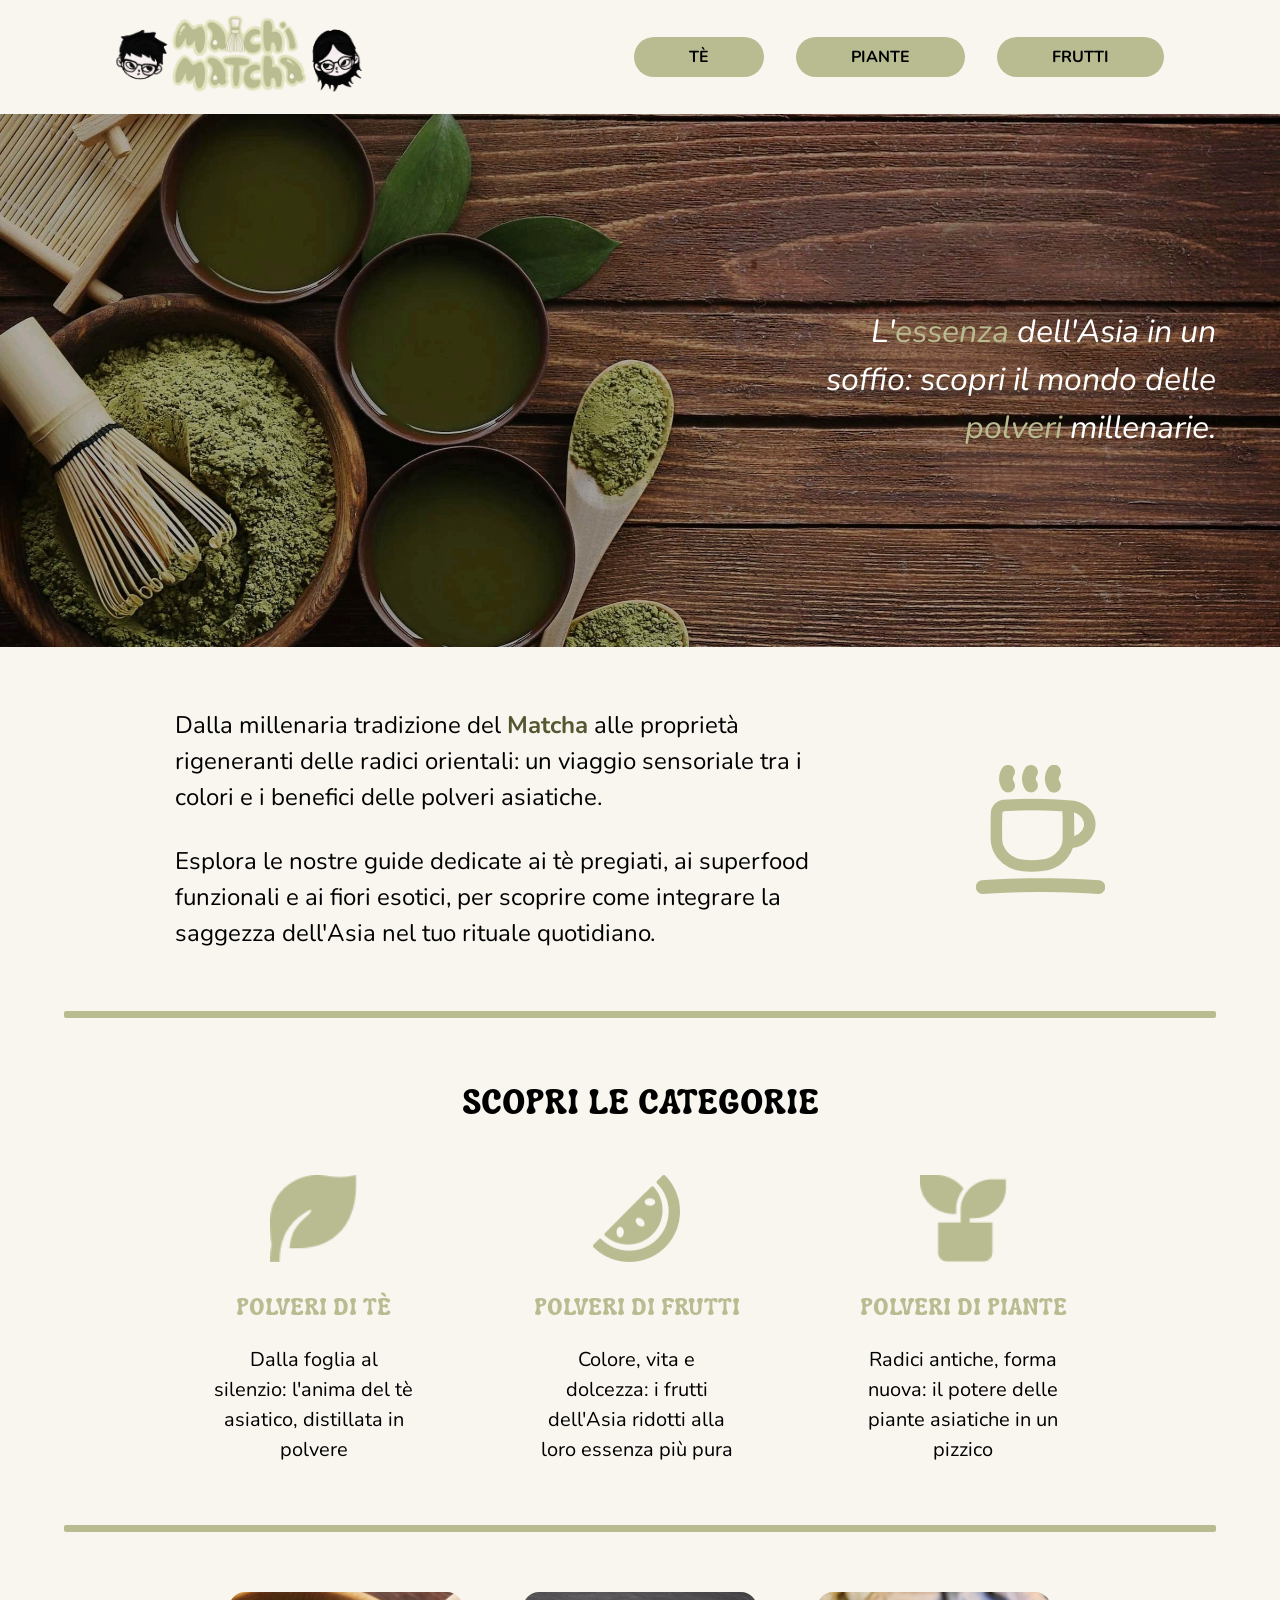
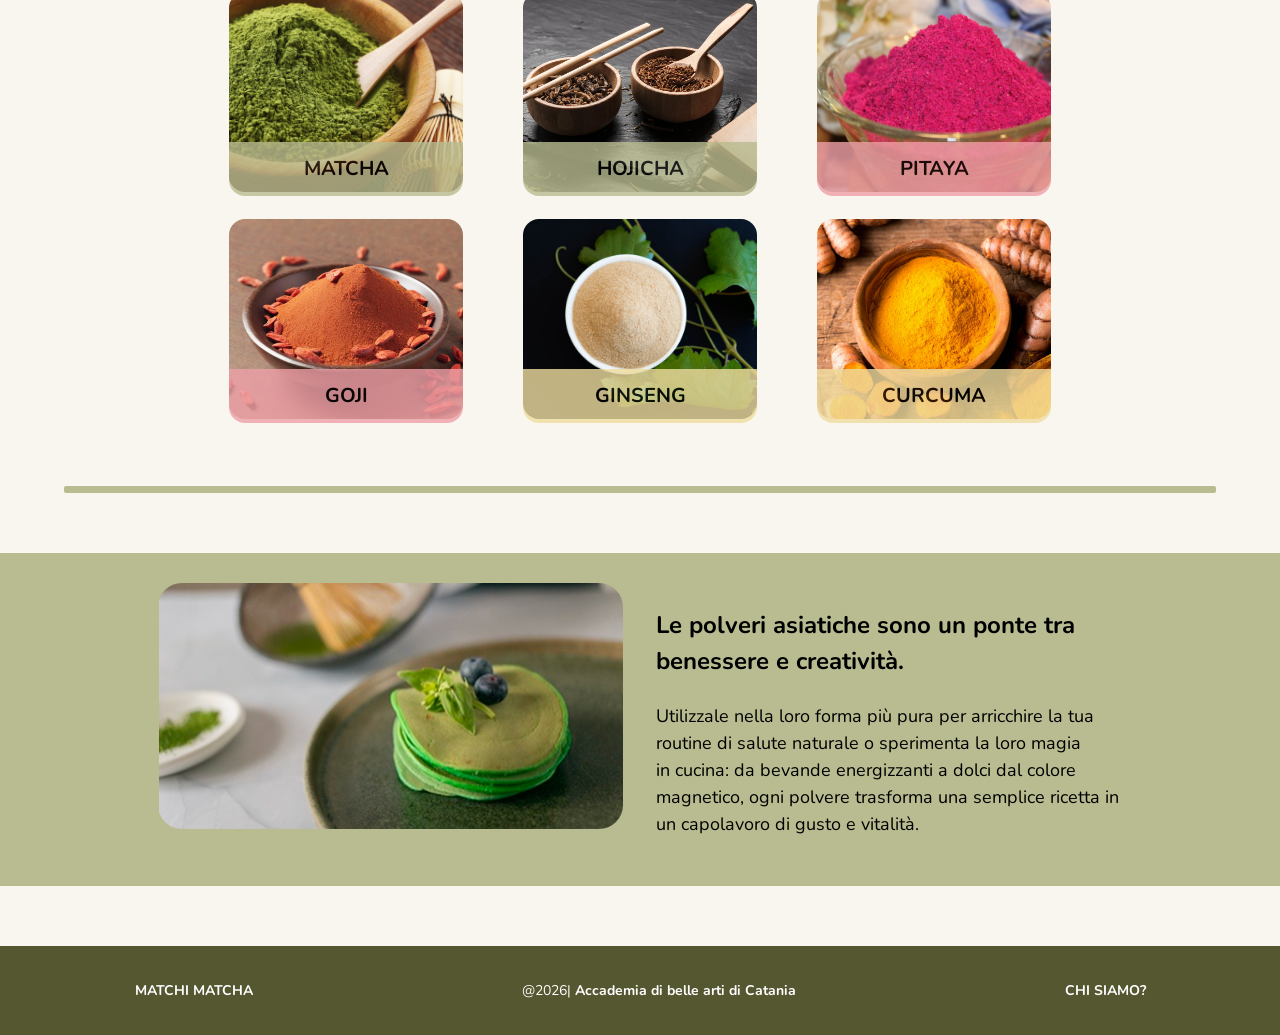
==== commit 6748dace: "Add files via upload" ====
--- a/index.html
+++ b/index.html
@@ -5,6 +5,9 @@
     <meta name="viewport" content="width=device-width, initial-scale=1.0">
     <title>Matchi Matcha</title>
     <link rel="stylesheet" href="css/style.css">
+    <link rel="preconnect" href="https://fonts.googleapis.com">
+<link rel="preconnect" href="https://fonts.gstatic.com" crossorigin>
+<link href="https://fonts.googleapis.com/css2?family=Nunito:ital,wght@0,200..1000;1,200..1000&display=swap" rel="stylesheet">
 </head>
 <body>
     <header>
@@ -16,19 +19,20 @@
     </div>
     <nav>
         <ul>
-            <li><a href="tea.html">TEA</a></li>
-            <li><a href="plant.html">PLANT</a></li>
-            <li><a href="fruit.html">FRUIT</a></li>
+            <li><a href="tea.html">TÈ</a></li>
+            <li><a href="plant.html">PIANTE</a></li>
+            <li><a href="fruit.html">FRUTTI</a></li>
         </ul>
     </nav>
     <nav id="menu-mobile">
         <ul>
-            <li><a href="tea.html">TEA</a></li>
-            <li><a href="plant.html">PLANT</a></li>
-            <li><a href="fruit.html">FRUIT</a></li>
+            <li><a href="tea.html">TÈ</a></li>
+            <li><a href="plant.html">PIANTE</a></li>
+            <li><a href="fruit.html">FRUTTI</a></li>
         </ul>
     </nav>
 </header>
+
     
     <section class="hero">
         <img src="img/copertina.jpg" alt="">
@@ -40,7 +44,7 @@
     <section class="descrizione">
         <div class="descrizione_gruppo">
             <div class="descrizione_testo">
-                <p>Dalla millenaria tradizione del <span style="color: #b9bc90;">Matcha</span> alle proprietà rigeneranti delle radici orientali: un viaggio sensoriale tra i colori e i benefici delle polveri asiatiche.</p>
+                <p>Dalla millenaria tradizione del <span style="color: #555731; font-weight: bold;" fon>Matcha</span> alle proprietà rigeneranti delle radici orientali: un viaggio sensoriale tra i colori e i benefici delle polveri asiatiche.</p>
                 <p>Esplora le nostre guide dedicate ai tè pregiati, ai superfood funzionali e ai fiori esotici, per scoprire come integrare la saggezza dell'Asia nel tuo rituale quotidiano.</p>
             </div>
             <img src="img/icona.png" alt="">
@@ -51,21 +55,21 @@
 
     <section class="categorie">
         <div class="categorie_gruppo">
-            <h1>Scopri le categorie</h1>
+            <h1 style="font-family: luckybones;">Scopri le categorie</h1>
             <div class="categorie_polveri">
                 <div>
                     <a href="tea.html"><img src="img/foglia.png" alt=""></a>
-                    <h2>TEA POWDERS</h2>
+                    <h2 style="font-family: luckybones;">POLVERI DI TÈ</h2>
                     <p>Dalla foglia al silenzio: l'anima del tè asiatico, distillata in polvere</p>
                 </div>
                  <div>
                     <a href="fruit.html"><img src="img/melone.png" alt=""></a>
-                    <h2>FRUIT POWDERS</h2>
+                    <h2 style="font-family: luckybones;">POLVERI DI FRUTTI</h2>
                     <p>Colore, vita e dolcezza: i frutti dell'Asia ridotti alla loro essenza più pura</p>
                 </div>
                  <div>
                     <a href="plant.html"><img src="img/pianta.png" alt=""></a>
-                    <h2>PLANT POWDERS</h2>
+                    <h2 style="font-family: luckybones;">POLVERI DI PIANTE</h2>
                     <p>Radici antiche, forma nuova: il potere delle piante asiatiche in un pizzico</p>
                 </div>
             </div>
@@ -78,27 +82,27 @@
         <div class="polveri_griglia">
             <a href="matcha.html"><div>
                 <img src="img/matcha_2.png" alt="">
-                <p>MATCHA</p>
+                <p style="background-color: #b9bc90; font-weight: bold;">MATCHA</p>
             </div></a>
-            <a href="hojicha.html"><div>
+            <a  href="hojicha.html"><div>
                 <img src="img/hojicha_2.png" alt="">
-                <p>HOJICHA</p>
+                <p style="background-color: #b9bc90; font-weight: bold;">HOJICHA</p>
             </div></a>
             <a href="pitaya.html"><div>
                 <img src="img/pitaya_2.png" alt="">
-                <p>PITAYA</p>
+                <p style="background-color: #EEA0A7; font-weight: bold;">PITAYA</p>
             </div></a>
             <a href="goji.html"><div>
                 <img src="img/goji_2.png" alt="">
-                <p>GOJI</p>
+                <p style="background-color: #EEA0A7; font-weight: bold;" >GOJI</p>
             </div></a>
             <a href="ginseng.html"><div>
                 <img src="img/ginseng_2.png" alt="">
-                <p>GINSENG</p>
+                <p style="background-color: #F0DDA0; font-weight: bold;">GINSENG</p>
             </div></a>
             <a href="curcuma.html"><div>
                 <img src="img/curcuma_2.png" alt="">
-                <p>CURCUMA</p>
+                <p style="background-color: #F0DDA0; font-weight: bold;">CURCUMA</p>
             </div></a>
         </div>
     </section>
@@ -115,10 +119,10 @@
         </div>
     </section>
     
-    <footer>
-        <a href="index.html">MATCHI MATCHA</a>
-        <p>@2026| <a href="https://www.abacatania.it/">Accademia di belle arti di Catania</a></p>
-        <p><a href="chi-siamo.html">CHI SIAMO?</a></p>
+     <footer style="background-color: #555731;">
+        <p style="color: white;"> <a style="color: white;" href="index.html">MATCHI MATCHA </a></p>
+        <p style="color: white;">@2026| <a style="color: white;"href="https://www.abacatania.it/">Accademia di belle arti di Catania</a></p>
+        <p style="color: white;"><a style="color: white;" href="chi-siamo.html">CHI SIAMO?</a></p>
     </footer>
 </body>
 </html>
--- a/css/style.css
+++ b/css/style.css
@@ -1,7 +1,19 @@
 body{
     margin: 0px;
     background-color:#F9F5EF;
-      font-family: 'Franklin Gothic Medium', 'Arial Narrow', Arial, sans-serif;
+  font-family: "Nunito", sans-serif;
+  font-optical-sizing: auto;
+  font-weight: weight;
+  font-style: normal;
+}
+
+@font-face {
+    font-family: "LuckyBones";
+    src: url("/font/Luckybones-Bold.otf") format("opentype");
+}
+
+p,h2, h3, a{
+    line-height: 150%;
 }
 
 header{
@@ -13,7 +25,9 @@
     
 }
 
-
+.pane{
+margin: 16px 100px ;
+}
 
 header img {
     width: 245.88px;
@@ -36,6 +50,12 @@
     overflow: hidden;
     cursor: pointer;
     transition: background-color 0.4s ease, box-shadow 0.4s ease;
+}
+
+header nav ul li a.active {
+    background-color: #8B8E5F;
+    box-shadow: 0 4.5px 4px rgba(131, 134, 81, 0.5);
+    color: white;
 }
 
 header nav ul li:hover a {
@@ -185,6 +205,13 @@
     margin: 60px 116px;
 }
 
+
+
+.polveri_tea {
+    margin: 60px 116px;
+}
+
+
 .polveri_griglia {
     display: grid;
     grid-template-columns: repeat(3, 234px);
@@ -199,11 +226,36 @@
     transition: transform 0.4s cubic-bezier(0.16, 1, 0.3, 1);
 }
 
+.polveri_griglia_tea {
+    display: grid;
+    grid-template-columns: repeat(2, 234px);
+    column-gap: 60px;
+    row-gap: 20px;
+    justify-content: center;
+}
+
+.polveri_griglia_tea div {
+    text-align: center;
+    position: relative;
+    transition: transform 0.4s cubic-bezier(0.16, 1, 0.3, 1);
+}
+
 .polveri_griglia div:hover {
     transform: translateY(-8px);
 }
 
 .polveri_griglia div img {
+    width: 234px;
+    height: 200px;
+    border-radius: 16px;
+    object-fit: cover;
+}
+
+.polveri_griglia_tea div:hover {
+    transform: translateY(-8px);
+}
+
+.polveri_griglia_tea div img {
     width: 234px;
     height: 200px;
     border-radius: 16px;
@@ -225,11 +277,37 @@
     margin: 0px;
     box-sizing: border-box;
 }
+
+.polveri_griglia_tea div p {
+   
+    font-size: 20px;
+    letter-spacing: -1.1%;
+    line-height: 150%;
+    background-color: white;
+    opacity: 80%;
+    width: 100%;
+    padding: 12px 0px;
+    border-radius: 0px 0px 16px 16px;
+    position: absolute;
+    bottom: 3.3px;
+    left: 0px;
+    margin: 0px;
+    box-sizing: border-box;
+}
 .polveri_griglia div p:hover{
     color:#555731;
 }
 
 .polveri_griglia a {
+    text-decoration: none;
+    color: black;
+}
+
+.polveri_griglia_tea div p:hover{
+    color:#555731;
+}
+
+.polveri_griglia_tea a {
     text-decoration: none;
     color: black;
 }
@@ -278,6 +356,7 @@
 footer a {
     text-decoration: none;
     color: black;
+    font-weight: bold;
 }
 
 
@@ -319,6 +398,9 @@
         margin: 40px 40px;
     }
 
+     .polveri_tea {
+        margin: 40px 40px;
+    }
     .polveri_griglia {
         grid-template-columns: repeat(3, 1fr);
         column-gap: 30px;
@@ -327,8 +409,23 @@
     .polveri_griglia div img {
         width: 100%;
         height: auto;
-    }
-
+            width: 234px;
+       height: 200px;
+        object-fit: cover;
+    }
+
+        .polveri_griglia_tea {
+        grid-template-columns: repeat(2, 234px);
+        column-gap: 30px;
+        justify-content: center;
+    }
+
+    .polveri_griglia_tea div img {
+        width: 100%;
+        height: auto;
+        aspect-ratio: 234 / 200;
+        object-fit: cover;
+    }
     .ricetta_contenuto {
         padding: 30px 40px;
         align-items: center;
@@ -519,6 +616,9 @@
     .polveri {
         margin: 30px 20px;
     }
+      .polveri_tea {
+        margin: 30px 20px;
+    }
 
     .polveri_griglia {
         grid-template-columns: repeat(2, 1fr);
@@ -535,6 +635,25 @@
     }
 
     .polveri_griglia div p {
+        font-size: 13px;
+    }
+
+    .polveri_griglia_tea {
+        grid-template-columns: repeat(2, 160px);
+        column-gap: 16px;
+        row-gap: 16px;
+        justify-content: center;
+    }
+
+    .polveri_griglia_tea div img {
+        width: 100%;
+        height: auto;
+        aspect-ratio: 234 / 200;
+        object-fit: cover;
+        border-radius: 16px;
+    }
+
+    .polveri_griglia_tea div p {
         font-size: 13px;
     }
 
@@ -1539,6 +1658,7 @@
     font-size: 17px;
     color: #761414;
     margin: 0px;
+    padding: 4px 0px;
 }
 
 .sottotitolo {
@@ -1567,6 +1687,8 @@
 
 .descrizione_polvere p {
     font-size: 18px;
+    line-height: 150%;
+    max-width: 600px; /*non lo so, sono insicura*/
 }
 
 .descrizione_centrale_tea {
@@ -1575,6 +1697,7 @@
     flex-direction: row;
     justify-content: space-between;
     align-items: center;
+    
 }
 
 .descrizione_centrale_tea h3 {
@@ -1588,6 +1711,8 @@
     font-size: 18px;
     margin: 0px;
     width: 50%;
+    
+    
 }
 
 .descrizione_centrale_tea img {
@@ -1692,6 +1817,22 @@
     margin-bottom: 8px;
 }
 
+@media (max-width: 1300px) {
+  .descrizione_centrale_tea {
+    
+        gap: 24px;
+        align-items: flex-start;
+        
+    }
+        .descrizione_centrale_tea img {
+        width: 50%;
+        max-width: 100%;
+        height: 200px;
+        object-fit: cover;
+    }
+}
+
+
 @media (max-width: 768px) {
 
     .titolo_pagina_tea div {
@@ -1862,6 +2003,7 @@
     font-size: 17px;
     color: #761414;
     margin: 0px;
+        padding: 4px 0px;
 }
 
 
@@ -2190,6 +2332,7 @@
     font-size: 17px;
     color: #761414;
     margin: 0px;
+        padding: 4px 0px;
 }
 
 .sottotitolo {
